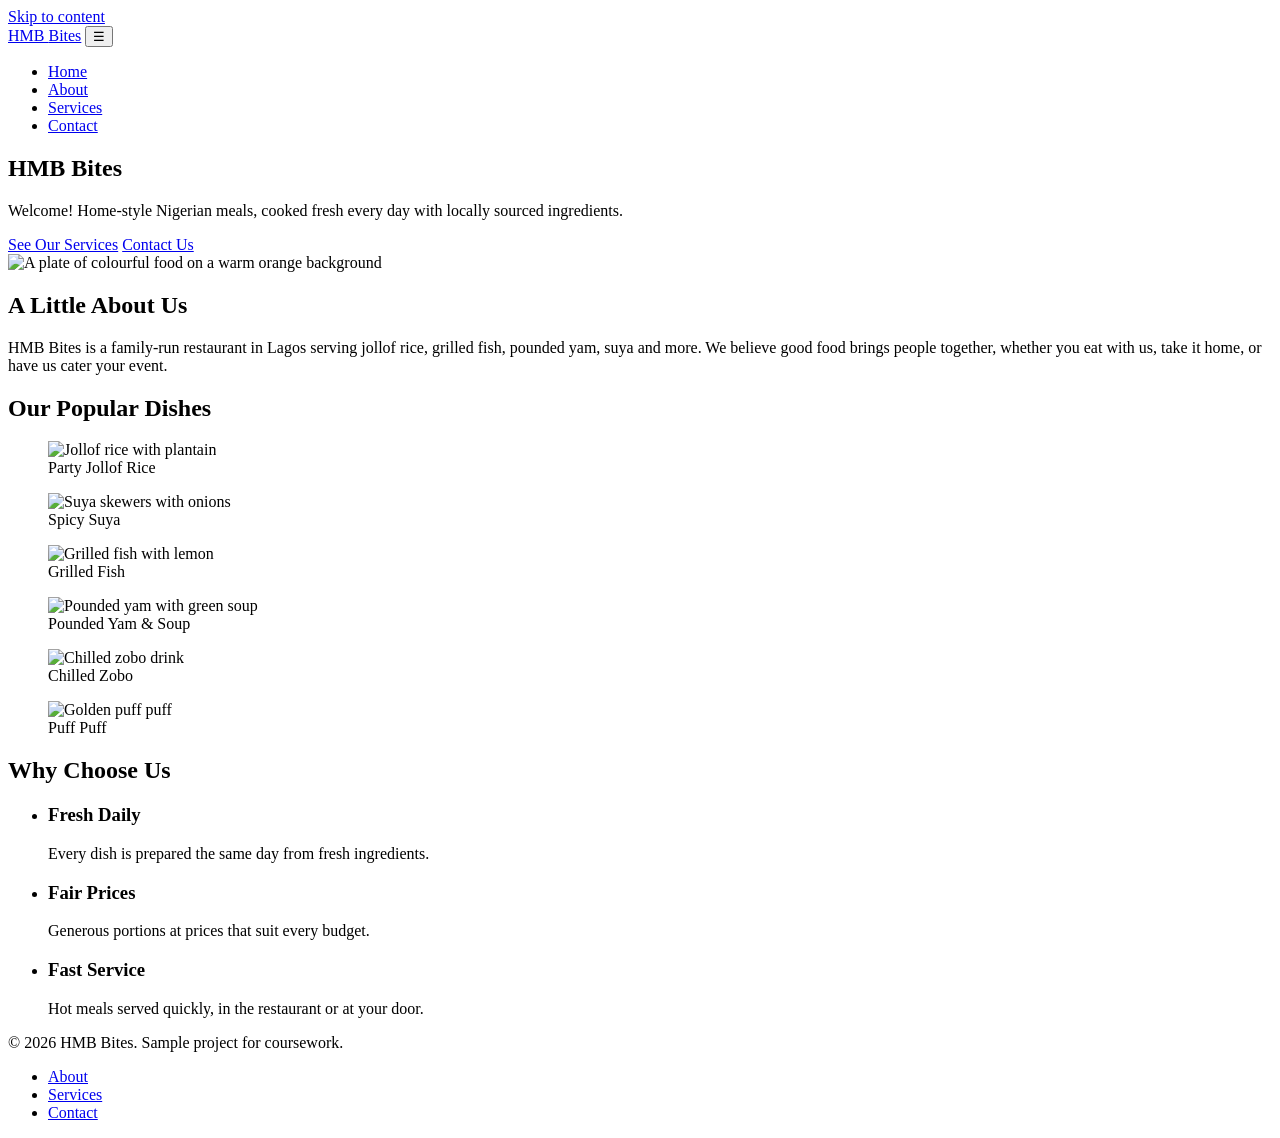
==== index.html @ d78b0cbe "Add files via upload" ====
<!DOCTYPE html>
<html lang="en">
<head>
  <meta charset="UTF-8">
  <meta name="viewport" content="width=device-width, initial-scale=1.0">
  <meta name="description" content="HMB Bites - fresh Nigerian home-style meals, dine-in, takeaway and catering in Lagos.">
  <title>Home | HMB Bites</title>
  <link rel="stylesheet" href="css/style.css">
</head>
<body>
  <a class="skip-link" href="#main">Skip to content</a>

  <header class="site-header">
    <div class="container header-inner">
      <a class="logo" href="index.html">HMB <span>Bites</span></a>
      <button class="nav-toggle" id="navToggle" aria-label="Toggle menu" aria-expanded="false" aria-controls="siteNav">&#9776;</button>
      <nav id="siteNav" class="site-nav" aria-label="Main navigation">
        <ul>
          <li><a href="index.html" class="active" aria-current="page">Home</a></li>
          <li><a href="about.html">About</a></li>
          <li><a href="services.html">Services</a></li>
          <li><a href="contact.html">Contact</a></li>
        </ul>
      </nav>
    </div>
  </header>

  <main id="main">
    <section class="hero">
      <div class="container hero-inner">
        <div class="hero-text">
          <h1>HMB Bites</h1>
          <p class="lead">Welcome! Home-style Nigerian meals, cooked fresh every day with locally sourced ingredients.</p>
          <div class="btn-group">
            <a class="btn" href="services.html">See Our Services</a>
            <a class="btn btn-outline" href="contact.html">Contact Us</a>
          </div>
        </div>
        <img class="hero-img" src="images/hero.svg" alt="A plate of colourful food on a warm orange background">
      </div>
    </section>

    <section class="section container">
      <h2 class="section-title">A Little About Us</h2>
      <p class="center-text">HMB Bites is a family-run restaurant in Lagos serving jollof rice, grilled fish, pounded yam, suya and more. We believe good food brings people together, whether you eat with us, take it home, or have us cater your event.</p>
    </section>


    <section class="section container">
      <h2 class="section-title">Our Popular Dishes</h2>
      <div class="gallery">
        <figure><img src="images/jollof.svg" alt="Jollof rice with plantain" loading="lazy"><figcaption>Party Jollof Rice</figcaption></figure>
        <figure><img src="images/suya.svg" alt="Suya skewers with onions" loading="lazy"><figcaption>Spicy Suya</figcaption></figure>
        <figure><img src="images/fish.svg" alt="Grilled fish with lemon" loading="lazy"><figcaption>Grilled Fish</figcaption></figure>
        <figure><img src="images/yam.svg" alt="Pounded yam with green soup" loading="lazy"><figcaption>Pounded Yam &amp; Soup</figcaption></figure>
        <figure><img src="images/drink.svg" alt="Chilled zobo drink" loading="lazy"><figcaption>Chilled Zobo</figcaption></figure>
        <figure><img src="images/puff.svg" alt="Golden puff puff" loading="lazy"><figcaption>Puff Puff</figcaption></figure>
      </div>
    </section>

    <section class="section alt">
      <div class="container">
        <h2 class="section-title">Why Choose Us</h2>
        <ul class="features">
          <li><h3>Fresh Daily</h3><p>Every dish is prepared the same day from fresh ingredients.</p></li>
          <li><h3>Fair Prices</h3><p>Generous portions at prices that suit every budget.</p></li>
          <li><h3>Fast Service</h3><p>Hot meals served quickly, in the restaurant or at your door.</p></li>
        </ul>
      </div>
    </section>
  </main>

  <footer class="site-footer">
    <div class="container footer-inner">
      <p>&copy; <span id="year">2026</span> HMB Bites. Sample project for coursework.</p>
      <ul class="footer-links">
        <li><a href="about.html">About</a></li>
        <li><a href="services.html">Services</a></li>
        <li><a href="contact.html">Contact</a></li>
      </ul>
    </div>
  </footer>

  <button id="backToTop" class="back-to-top" aria-label="Back to top" hidden>&uarr;</button>
  <script src="js/script.js"></script>
</body>
</html>
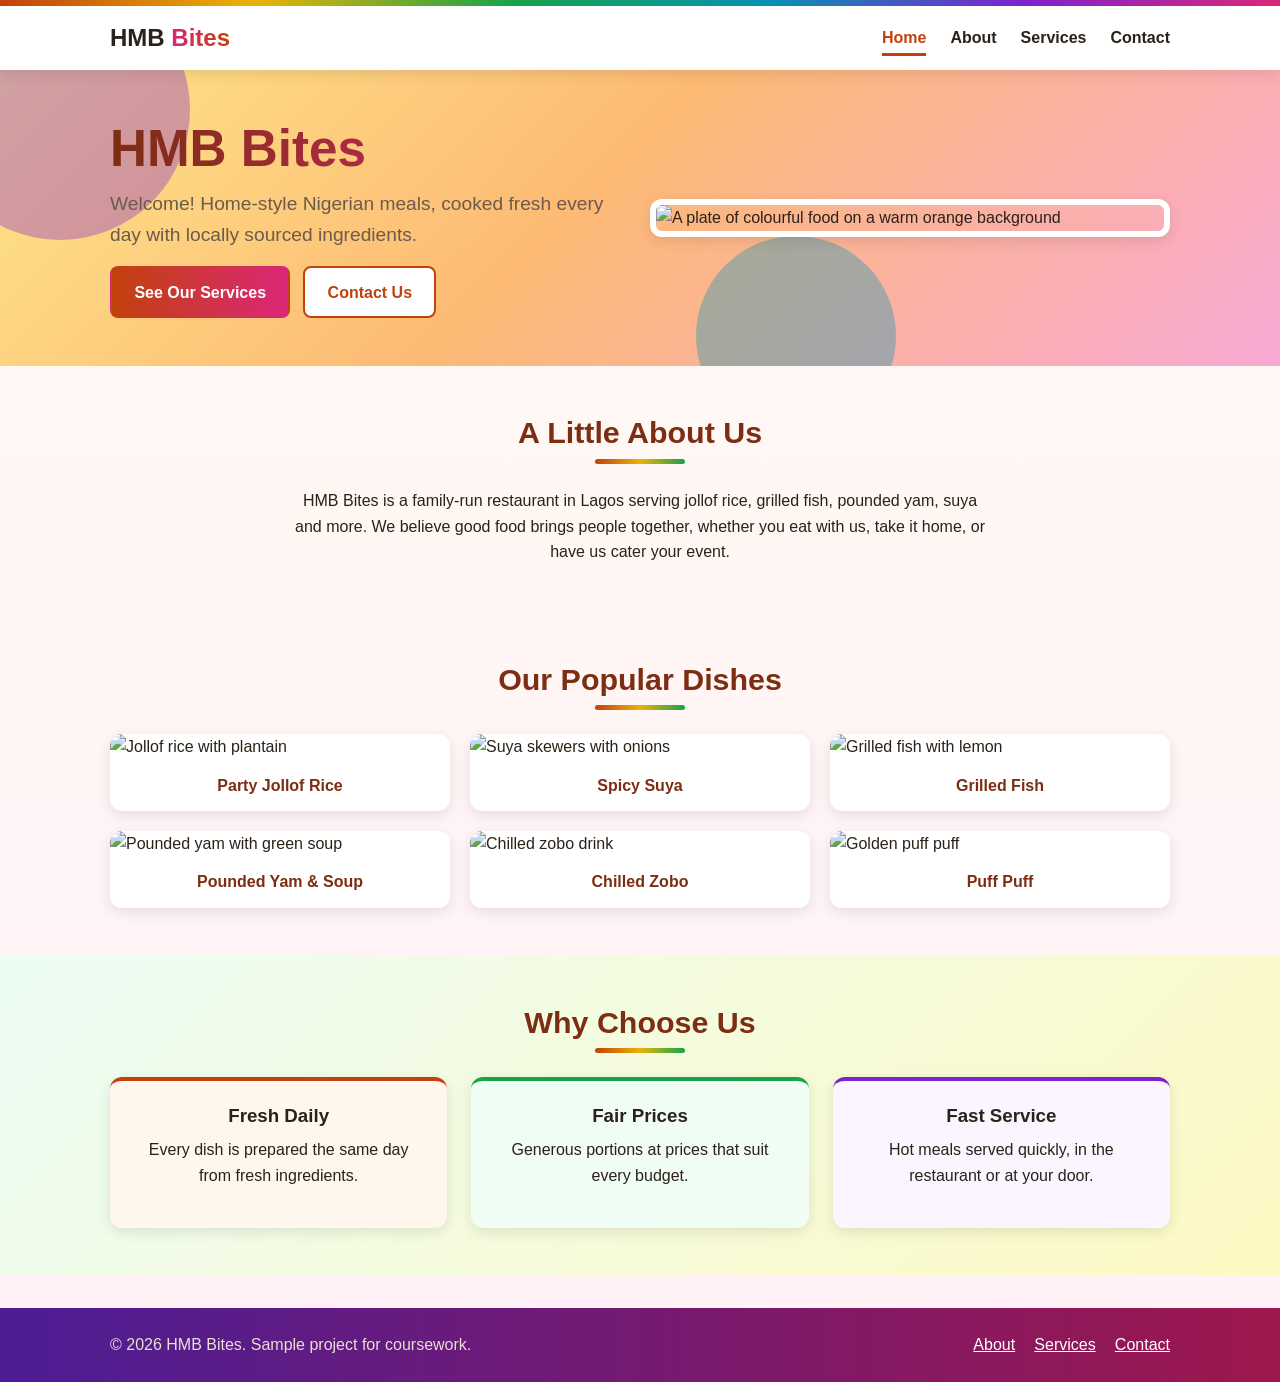
==== commit cf357ade: "Update stylesheet link in index.html" ====
--- a/index.html
+++ b/index.html
@@ -5,7 +5,7 @@
   <meta name="viewport" content="width=device-width, initial-scale=1.0">
   <meta name="description" content="HMB Bites - fresh Nigerian home-style meals, dine-in, takeaway and catering in Lagos.">
   <title>Home | HMB Bites</title>
-  <link rel="stylesheet" href="css/style.css">
+  <link rel="stylesheet" href="style.css">
 </head>
 <body>
   <a class="skip-link" href="#main">Skip to content</a>
--- a/style.css
+++ b/style.css
@@ -0,0 +1,170 @@
+/* ===== Variables & reset ===== */
+:root {
+  --primary: #c2410c;
+  --primary-dark: #7c2d12;
+  --accent: #eab308;
+  --bg: #fffaf3;
+  --alt: #fdf0dc;
+  --text: #2b2118;
+  --muted: #6b5b4b;
+  --white: #fff;
+  --radius: 12px;
+  --shadow: 0 4px 14px rgba(0,0,0,.10);
+}
+*, *::before, *::after { box-sizing: border-box; margin: 0; padding: 0; }
+html { scroll-behavior: smooth; }
+body { font-family: "Segoe UI", Roboto, Arial, sans-serif; line-height: 1.6; color: var(--text); background: var(--bg); }
+img { max-width: 100%; height: auto; display: block; }
+a { color: var(--primary); }
+ul { list-style: none; }
+h1, h2, h3 { line-height: 1.2; margin-bottom: .6rem; }
+p { margin-bottom: 1rem; }
+
+.container { width: 100%; max-width: 1100px; margin: 0 auto; padding: 0 1.25rem; }
+.section { padding: 3rem 1.25rem; }
+.section.container { padding-left: 1.25rem; padding-right: 1.25rem; }
+.alt { background: var(--alt); }
+.section-title { text-align: center; font-size: 1.9rem; margin-bottom: 1.5rem; }
+.center-text { text-align: center; max-width: 700px; margin: 0 auto; }
+
+.skip-link { position: absolute; left: -999px; top: 0; background: var(--primary); color: #fff; padding: .5rem 1rem; z-index: 100; }
+.skip-link:focus { left: 0; }
+
+/* ===== Header / nav (FLEXBOX) ===== */
+.site-header { background: var(--white); box-shadow: var(--shadow); position: sticky; top: 0; z-index: 50; }
+.header-inner { display: flex; justify-content: space-between; align-items: center; padding-top: .8rem; padding-bottom: .8rem; }
+.logo { font-size: 1.5rem; font-weight: 800; text-decoration: none; color: var(--text); }
+.logo span { color: var(--primary); }
+.site-nav ul { display: flex; gap: 1.5rem; }
+.site-nav a { text-decoration: none; color: var(--text); font-weight: 600; padding: .4rem 0; border-bottom: 3px solid transparent; }
+.site-nav a:hover, .site-nav a.active { color: var(--primary); border-bottom-color: var(--primary); }
+.nav-toggle { display: none; background: none; border: 2px solid var(--primary); color: var(--primary); font-size: 1.4rem; padding: .2rem .65rem; border-radius: 8px; cursor: pointer; }
+
+/* ===== Hero (FLEXBOX) ===== */
+.hero { background: linear-gradient(135deg, var(--alt), #ffe2b8); padding: 3rem 0; }
+.hero-inner { display: flex; align-items: center; gap: 2rem; }
+.hero-text { flex: 1; }
+.hero-text h1 { font-size: 2.8rem; color: var(--primary-dark); }
+.lead { font-size: 1.2rem; color: var(--muted); }
+.hero-img { flex: 1; border-radius: var(--radius); box-shadow: var(--shadow); max-width: 50%; }
+.btn-group { display: flex; flex-wrap: wrap; gap: .8rem; }
+
+.btn { display: inline-block; background: var(--primary); color: #fff; border: 2px solid var(--primary); padding: .7rem 1.4rem; border-radius: 8px; font-weight: 700; font-size: 1rem; text-decoration: none; cursor: pointer; transition: background .2s, transform .2s; }
+.btn:hover { background: var(--primary-dark); border-color: var(--primary-dark); transform: translateY(-2px); }
+.btn-outline { background: transparent; color: var(--primary); }
+.btn-outline:hover { color: #fff; }
+
+/* ===== Features & cards (GRID) ===== */
+.features, .grid-3 { display: grid; grid-template-columns: repeat(3, 1fr); gap: 1.5rem; }
+.features li, .card { background: var(--white); padding: 1.5rem; border-radius: var(--radius); box-shadow: var(--shadow); }
+.features li { text-align: center; border-top: 4px solid var(--accent); }
+.card.service { padding: 0; overflow: hidden; display: flex; flex-direction: column; transition: transform .2s; }
+.card.service:hover { transform: translateY(-5px); }
+.card-body { padding: 1.25rem; }
+.price { font-weight: 700; color: var(--primary); margin-bottom: 0; }
+.check-list li::before { content: "\2713  "; color: var(--primary); font-weight: 700; }
+
+/* ===== Banners & about ===== */
+.page-banner { background: var(--primary-dark); color: #fff; text-align: center; padding: 2.5rem 0; }
+.page-banner p { margin: 0; opacity: .9; }
+.split { display: grid; grid-template-columns: 1fr 1fr; gap: 2rem; align-items: center; }
+.split img { border-radius: var(--radius); box-shadow: var(--shadow); }
+
+/* ===== Filter buttons ===== */
+.filters { display: flex; justify-content: center; flex-wrap: wrap; gap: .6rem; margin-bottom: 1.5rem; }
+.filter-btn { background: var(--white); border: 2px solid var(--primary); color: var(--primary); padding: .45rem 1.1rem; border-radius: 999px; font-weight: 600; cursor: pointer; }
+.filter-btn.active, .filter-btn:hover { background: var(--primary); color: #fff; }
+.service.hidden { display: none; }
+
+/* ===== Contact ===== */
+.contact-layout { display: grid; grid-template-columns: 1fr 1.3fr; gap: 2.5rem; }
+.info-list li { margin-bottom: .8rem; }
+.contact-form { background: var(--white); padding: 1.75rem; border-radius: var(--radius); box-shadow: var(--shadow); }
+.form-group { margin-bottom: 1.1rem; display: flex; flex-direction: column; }
+label { font-weight: 600; margin-bottom: .3rem; }
+input, textarea { font: inherit; padding: .65rem .8rem; border: 2px solid #d8c9b6; border-radius: 8px; width: 100%; }
+input:focus, textarea:focus { outline: none; border-color: var(--primary); }
+input.invalid, textarea.invalid { border-color: #b91c1c; }
+input.valid, textarea.valid { border-color: #15803d; }
+.error { color: #b91c1c; font-size: .875rem; min-height: 1.1rem; margin-top: .25rem; }
+.status { margin-top: 1rem; font-weight: 600; }
+.status.success { color: #15803d; }
+.status.fail { color: #b91c1c; }
+.note { font-size: .85rem; color: var(--muted); margin-top: .8rem; }
+
+/* ===== Footer (FLEXBOX) ===== */
+.site-footer { background: #2b2118; color: #e9dfd2; padding: 1.5rem 0; margin-top: 2rem; }
+.footer-inner { display: flex; justify-content: space-between; align-items: center; flex-wrap: wrap; gap: 1rem; }
+.footer-inner p { margin: 0; }
+.footer-links { display: flex; gap: 1.2rem; }
+.footer-links a { color: #fff; }
+
+.back-to-top { position: fixed; right: 1rem; bottom: 1rem; width: 44px; height: 44px; border: none; border-radius: 50%; background: var(--primary); color: #fff; font-size: 1.3rem; cursor: pointer; box-shadow: var(--shadow); }
+
+/* ===== RESPONSIVE (media queries) ===== */
+/* Tablets */
+@media (max-width: 900px) {
+  .features, .grid-3 { grid-template-columns: repeat(2, 1fr); }
+  .hero-text h1 { font-size: 2.3rem; }
+  .contact-layout { grid-template-columns: 1fr; }
+}
+/* Mobile phones */
+@media (max-width: 700px) {
+  .nav-toggle { display: block; }
+  .site-nav { display: none; position: absolute; top: 100%; left: 0; right: 0; background: var(--white); box-shadow: var(--shadow); }
+  .site-nav.open { display: block; }
+  .site-nav ul { flex-direction: column; gap: 0; }
+  .site-nav a { display: block; padding: .9rem 1.25rem; border-bottom: 1px solid #eee; }
+  .hero-inner { flex-direction: column; text-align: center; }
+  .hero-img { max-width: 100%; }
+  .btn-group { justify-content: center; }
+  .features, .grid-3, .split { grid-template-columns: 1fr; }
+  .footer-inner { flex-direction: column; text-align: center; }
+}
+
+/* ===== COLOURFUL THEME (added) ===== */
+:root {
+  --green: #16a34a;
+  --purple: #7e22ce;
+  --pink: #db2777;
+  --teal: #0891b2;
+}
+body { background: linear-gradient(180deg, #fffaf3 0%, #fff1f7 100%); }
+.site-header { border-top: 6px solid transparent; border-image: linear-gradient(90deg, var(--primary), var(--accent), var(--green), var(--teal), var(--purple), var(--pink)) 1; }
+.logo span { background: linear-gradient(90deg, var(--pink), var(--primary)); -webkit-background-clip: text; background-clip: text; color: transparent; }
+.hero { background: linear-gradient(135deg, #fde68a 0%, #fdba74 45%, #f9a8d4 100%); position: relative; overflow: hidden; }
+.hero::before, .hero::after { content: ""; position: absolute; border-radius: 50%; opacity: .35; }
+.hero::before { width: 260px; height: 260px; background: var(--purple); top: -90px; left: -70px; }
+.hero::after { width: 200px; height: 200px; background: var(--teal); bottom: -70px; right: 30%; }
+.hero-inner { position: relative; z-index: 1; }
+.hero-text h1 { background: linear-gradient(90deg, var(--primary-dark), var(--pink)); -webkit-background-clip: text; background-clip: text; color: transparent; font-size: 3.2rem; }
+.hero-img { border: 6px solid #fff; }
+.section-title { color: var(--primary-dark); }
+.section-title::after { content: ""; display: block; width: 90px; height: 5px; margin: .5rem auto 0; border-radius: 3px; background: linear-gradient(90deg, var(--primary), var(--accent), var(--green)); }
+.alt { background: linear-gradient(135deg, #ecfdf5, #fef9c3); }
+.page-banner { background: linear-gradient(120deg, var(--purple), var(--pink), var(--primary)); }
+
+/* colourful feature cards */
+.features li:nth-child(1) { border-top-color: var(--primary); background: #fff7ed; }
+.features li:nth-child(2) { border-top-color: var(--green); background: #f0fdf4; }
+.features li:nth-child(3) { border-top-color: var(--purple); background: #faf5ff; }
+.grid-3 .card:nth-child(1) { border-top: 5px solid var(--primary); }
+.grid-3 .card:nth-child(2) { border-top: 5px solid var(--teal); }
+.grid-3 .card:nth-child(3) { border-top: 5px solid var(--pink); }
+.card h3 { color: var(--primary-dark); }
+
+.btn { background: linear-gradient(90deg, var(--primary), var(--pink)); border-color: transparent; }
+.btn:hover { background: linear-gradient(90deg, var(--pink), var(--purple)); border-color: transparent; }
+.btn-outline { background: #fff; border: 2px solid var(--primary); color: var(--primary); }
+.btn-outline:hover { background: var(--primary); color: #fff; }
+.site-footer { background: linear-gradient(90deg, #4c1d95, #9d174d); }
+
+/* gallery (GRID) */
+.gallery { display: grid; grid-template-columns: repeat(3, 1fr); gap: 1.25rem; }
+.gallery figure { background: #fff; border-radius: var(--radius); overflow: hidden; box-shadow: var(--shadow); transition: transform .25s; }
+.gallery figure:hover { transform: translateY(-6px) rotate(-1deg); }
+.gallery figcaption { padding: .8rem; text-align: center; font-weight: 700; color: var(--primary-dark); }
+.contact-img { border-radius: var(--radius); box-shadow: var(--shadow); margin-top: 1.25rem; }
+
+@media (max-width: 900px) { .gallery { grid-template-columns: repeat(2, 1fr); } .hero-text h1 { font-size: 2.6rem; } }
+@media (max-width: 700px) { .gallery { grid-template-columns: 1fr; } .hero-text h1 { font-size: 2.3rem; } }
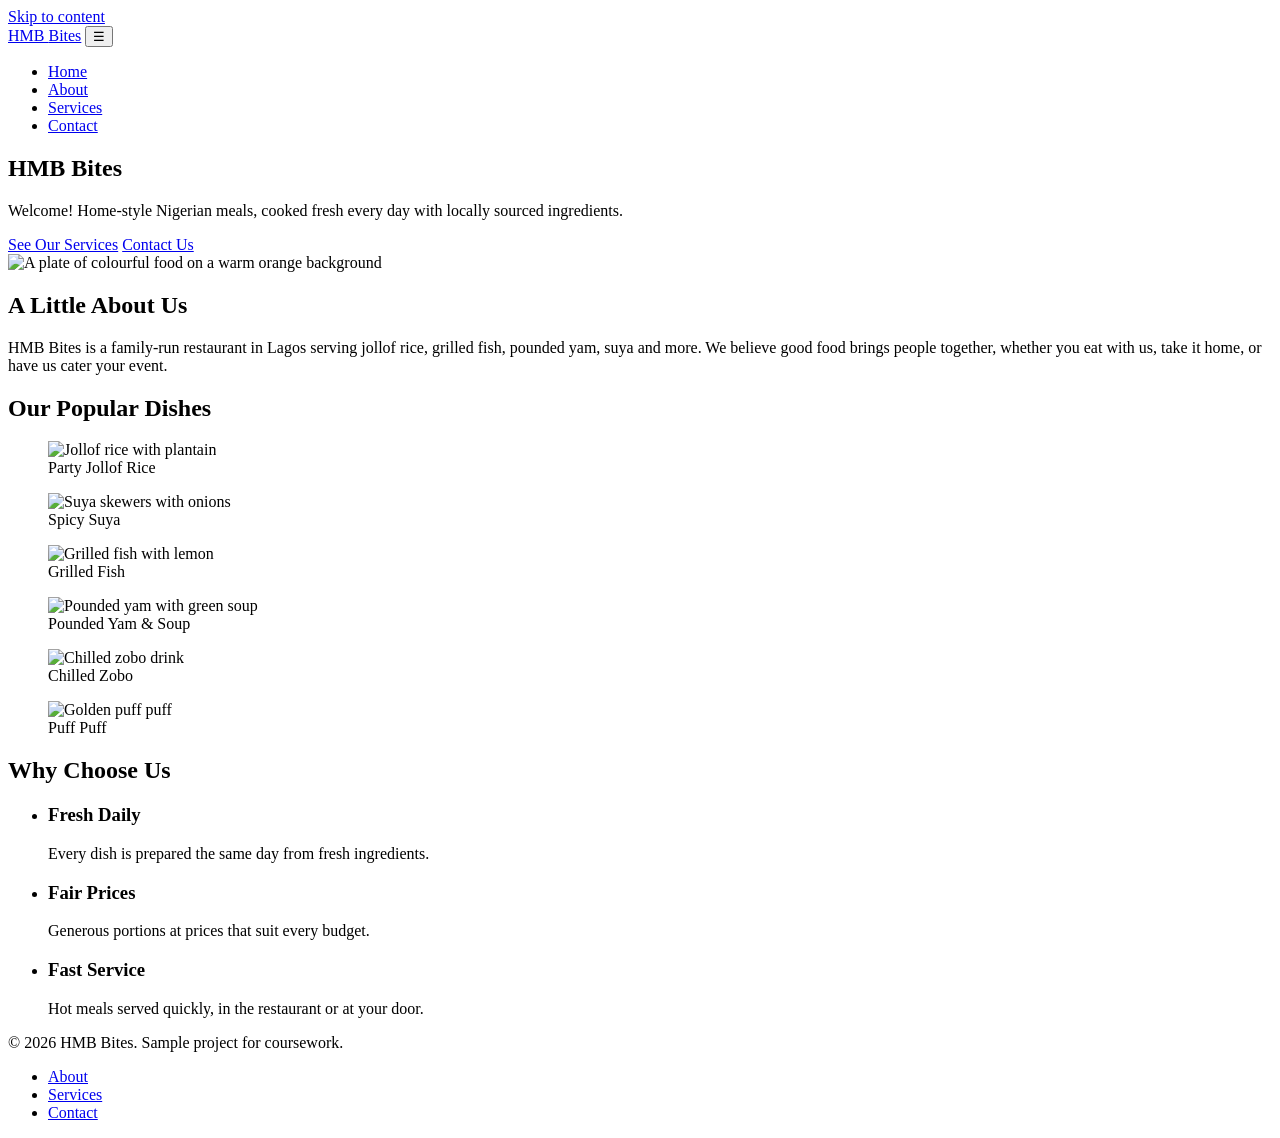
==== commit 174deab0: "Add files via upload" ====
--- a/index.html
+++ b/index.html
@@ -5,7 +5,7 @@
   <meta name="viewport" content="width=device-width, initial-scale=1.0">
   <meta name="description" content="HMB Bites - fresh Nigerian home-style meals, dine-in, takeaway and catering in Lagos.">
   <title>Home | HMB Bites</title>
-  <link rel="stylesheet" href="style.css">
+  <link rel="stylesheet" href="css/style.css">
 </head>
 <body>
   <a class="skip-link" href="#main">Skip to content</a>
@@ -36,7 +36,7 @@
             <a class="btn btn-outline" href="contact.html">Contact Us</a>
           </div>
         </div>
-        <img class="hero-img" src="images/hero.svg" alt="A plate of colourful food on a warm orange background">
+        <img class="hero-img" src="images/hero.jpg" alt="A plate of colourful food on a warm orange background">
       </div>
     </section>
 
@@ -49,12 +49,12 @@
     <section class="section container">
       <h2 class="section-title">Our Popular Dishes</h2>
       <div class="gallery">
-        <figure><img src="images/jollof.svg" alt="Jollof rice with plantain" loading="lazy"><figcaption>Party Jollof Rice</figcaption></figure>
-        <figure><img src="images/suya.svg" alt="Suya skewers with onions" loading="lazy"><figcaption>Spicy Suya</figcaption></figure>
-        <figure><img src="images/fish.svg" alt="Grilled fish with lemon" loading="lazy"><figcaption>Grilled Fish</figcaption></figure>
-        <figure><img src="images/yam.svg" alt="Pounded yam with green soup" loading="lazy"><figcaption>Pounded Yam &amp; Soup</figcaption></figure>
-        <figure><img src="images/drink.svg" alt="Chilled zobo drink" loading="lazy"><figcaption>Chilled Zobo</figcaption></figure>
-        <figure><img src="images/puff.svg" alt="Golden puff puff" loading="lazy"><figcaption>Puff Puff</figcaption></figure>
+        <figure><img src="images/jollof.jpg" alt="Jollof rice with plantain" loading="lazy"><figcaption>Party Jollof Rice</figcaption></figure>
+        <figure><img src="images/suya.jpg" alt="Suya skewers with onions" loading="lazy"><figcaption>Spicy Suya</figcaption></figure>
+        <figure><img src="images/fish.jpg" alt="Grilled fish with lemon" loading="lazy"><figcaption>Grilled Fish</figcaption></figure>
+        <figure><img src="images/yam.jpg" alt="Pounded yam with green soup" loading="lazy"><figcaption>Pounded Yam &amp; Soup</figcaption></figure>
+        <figure><img src="images/drink.jpg" alt="Chilled zobo drink" loading="lazy"><figcaption>Chilled Zobo</figcaption></figure>
+        <figure><img src="images/puff.jpg" alt="Golden puff puff" loading="lazy"><figcaption>Puff Puff</figcaption></figure>
       </div>
     </section>
 
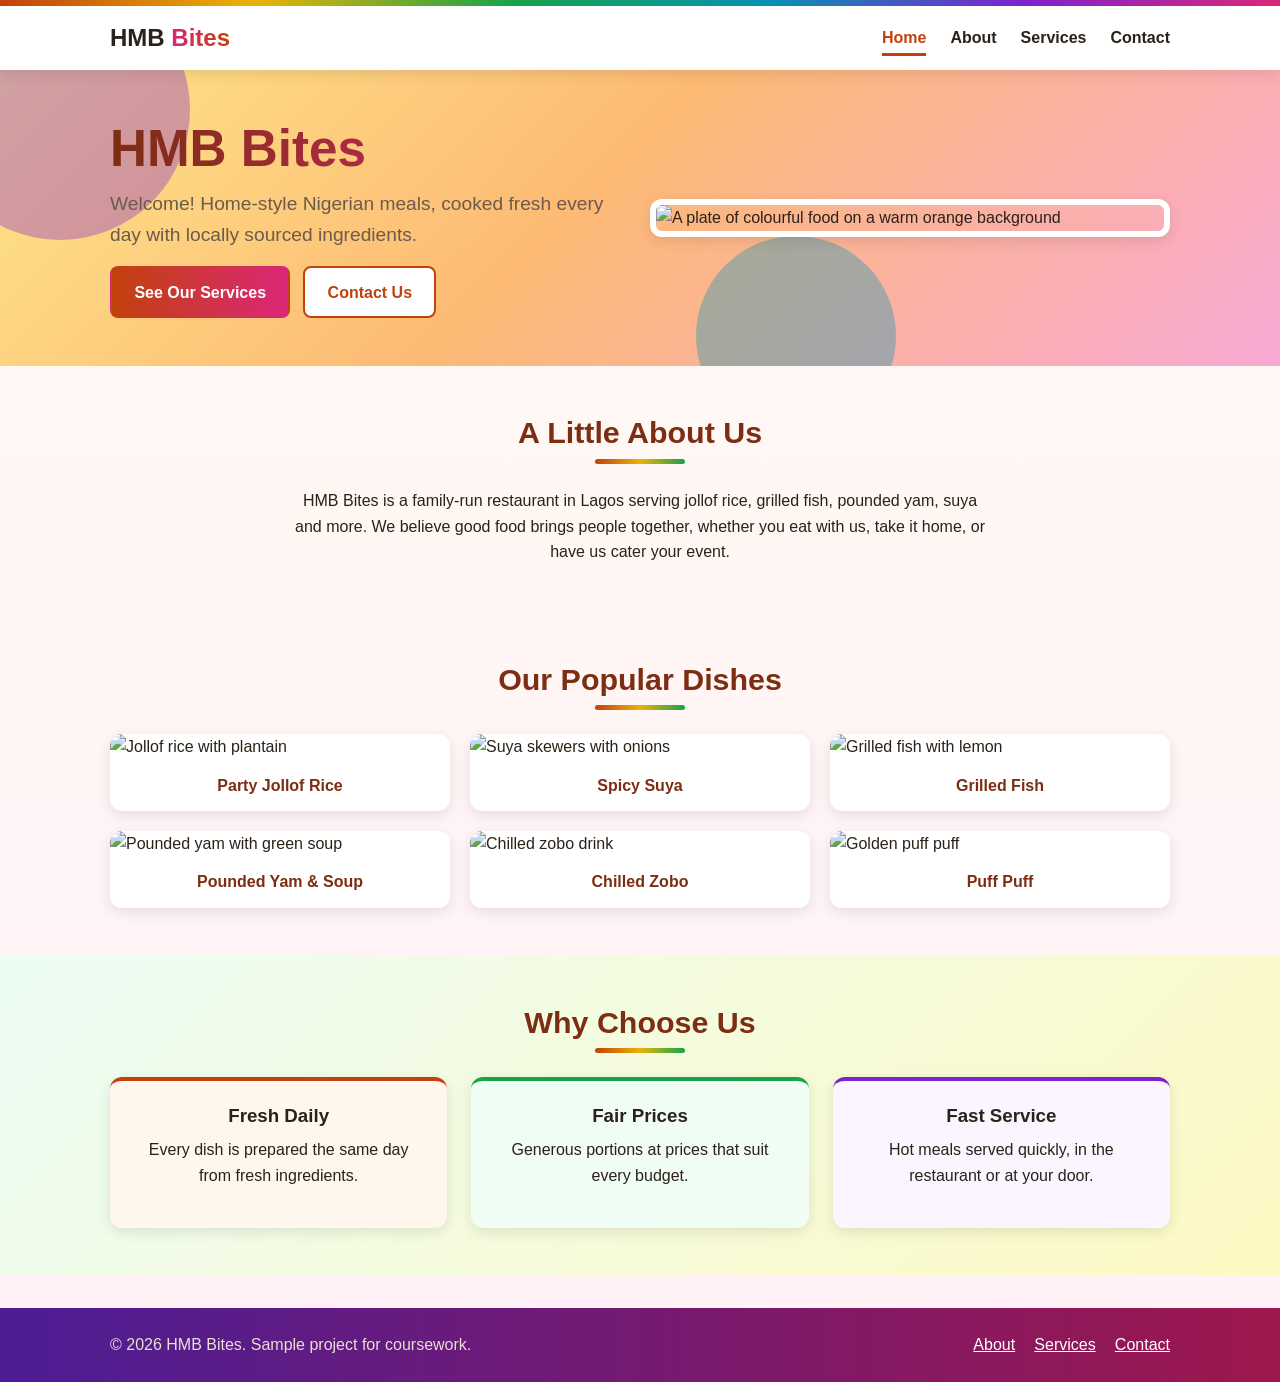
==== commit 2905f22a: "Update index.html" ====
--- a/index.html
+++ b/index.html
@@ -5,7 +5,7 @@
   <meta name="viewport" content="width=device-width, initial-scale=1.0">
   <meta name="description" content="HMB Bites - fresh Nigerian home-style meals, dine-in, takeaway and catering in Lagos.">
   <title>Home | HMB Bites</title>
-  <link rel="stylesheet" href="css/style.css">
+  <link rel="stylesheet" href="style.css">
 </head>
 <body>
   <a class="skip-link" href="#main">Skip to content</a>
--- a/style.css
+++ b/style.css
@@ -0,0 +1,170 @@
+/* ===== Variables & reset ===== */
+:root {
+  --primary: #c2410c;
+  --primary-dark: #7c2d12;
+  --accent: #eab308;
+  --bg: #fffaf3;
+  --alt: #fdf0dc;
+  --text: #2b2118;
+  --muted: #6b5b4b;
+  --white: #fff;
+  --radius: 12px;
+  --shadow: 0 4px 14px rgba(0,0,0,.10);
+}
+*, *::before, *::after { box-sizing: border-box; margin: 0; padding: 0; }
+html { scroll-behavior: smooth; }
+body { font-family: "Segoe UI", Roboto, Arial, sans-serif; line-height: 1.6; color: var(--text); background: var(--bg); }
+img { max-width: 100%; height: auto; display: block; }
+a { color: var(--primary); }
+ul { list-style: none; }
+h1, h2, h3 { line-height: 1.2; margin-bottom: .6rem; }
+p { margin-bottom: 1rem; }
+
+.container { width: 100%; max-width: 1100px; margin: 0 auto; padding: 0 1.25rem; }
+.section { padding: 3rem 1.25rem; }
+.section.container { padding-left: 1.25rem; padding-right: 1.25rem; }
+.alt { background: var(--alt); }
+.section-title { text-align: center; font-size: 1.9rem; margin-bottom: 1.5rem; }
+.center-text { text-align: center; max-width: 700px; margin: 0 auto; }
+
+.skip-link { position: absolute; left: -999px; top: 0; background: var(--primary); color: #fff; padding: .5rem 1rem; z-index: 100; }
+.skip-link:focus { left: 0; }
+
+/* ===== Header / nav (FLEXBOX) ===== */
+.site-header { background: var(--white); box-shadow: var(--shadow); position: sticky; top: 0; z-index: 50; }
+.header-inner { display: flex; justify-content: space-between; align-items: center; padding-top: .8rem; padding-bottom: .8rem; }
+.logo { font-size: 1.5rem; font-weight: 800; text-decoration: none; color: var(--text); }
+.logo span { color: var(--primary); }
+.site-nav ul { display: flex; gap: 1.5rem; }
+.site-nav a { text-decoration: none; color: var(--text); font-weight: 600; padding: .4rem 0; border-bottom: 3px solid transparent; }
+.site-nav a:hover, .site-nav a.active { color: var(--primary); border-bottom-color: var(--primary); }
+.nav-toggle { display: none; background: none; border: 2px solid var(--primary); color: var(--primary); font-size: 1.4rem; padding: .2rem .65rem; border-radius: 8px; cursor: pointer; }
+
+/* ===== Hero (FLEXBOX) ===== */
+.hero { background: linear-gradient(135deg, var(--alt), #ffe2b8); padding: 3rem 0; }
+.hero-inner { display: flex; align-items: center; gap: 2rem; }
+.hero-text { flex: 1; }
+.hero-text h1 { font-size: 2.8rem; color: var(--primary-dark); }
+.lead { font-size: 1.2rem; color: var(--muted); }
+.hero-img { flex: 1; border-radius: var(--radius); box-shadow: var(--shadow); max-width: 50%; }
+.btn-group { display: flex; flex-wrap: wrap; gap: .8rem; }
+
+.btn { display: inline-block; background: var(--primary); color: #fff; border: 2px solid var(--primary); padding: .7rem 1.4rem; border-radius: 8px; font-weight: 700; font-size: 1rem; text-decoration: none; cursor: pointer; transition: background .2s, transform .2s; }
+.btn:hover { background: var(--primary-dark); border-color: var(--primary-dark); transform: translateY(-2px); }
+.btn-outline { background: transparent; color: var(--primary); }
+.btn-outline:hover { color: #fff; }
+
+/* ===== Features & cards (GRID) ===== */
+.features, .grid-3 { display: grid; grid-template-columns: repeat(3, 1fr); gap: 1.5rem; }
+.features li, .card { background: var(--white); padding: 1.5rem; border-radius: var(--radius); box-shadow: var(--shadow); }
+.features li { text-align: center; border-top: 4px solid var(--accent); }
+.card.service { padding: 0; overflow: hidden; display: flex; flex-direction: column; transition: transform .2s; }
+.card.service:hover { transform: translateY(-5px); }
+.card-body { padding: 1.25rem; }
+.price { font-weight: 700; color: var(--primary); margin-bottom: 0; }
+.check-list li::before { content: "\2713  "; color: var(--primary); font-weight: 700; }
+
+/* ===== Banners & about ===== */
+.page-banner { background: var(--primary-dark); color: #fff; text-align: center; padding: 2.5rem 0; }
+.page-banner p { margin: 0; opacity: .9; }
+.split { display: grid; grid-template-columns: 1fr 1fr; gap: 2rem; align-items: center; }
+.split img { border-radius: var(--radius); box-shadow: var(--shadow); }
+
+/* ===== Filter buttons ===== */
+.filters { display: flex; justify-content: center; flex-wrap: wrap; gap: .6rem; margin-bottom: 1.5rem; }
+.filter-btn { background: var(--white); border: 2px solid var(--primary); color: var(--primary); padding: .45rem 1.1rem; border-radius: 999px; font-weight: 600; cursor: pointer; }
+.filter-btn.active, .filter-btn:hover { background: var(--primary); color: #fff; }
+.service.hidden { display: none; }
+
+/* ===== Contact ===== */
+.contact-layout { display: grid; grid-template-columns: 1fr 1.3fr; gap: 2.5rem; }
+.info-list li { margin-bottom: .8rem; }
+.contact-form { background: var(--white); padding: 1.75rem; border-radius: var(--radius); box-shadow: var(--shadow); }
+.form-group { margin-bottom: 1.1rem; display: flex; flex-direction: column; }
+label { font-weight: 600; margin-bottom: .3rem; }
+input, textarea { font: inherit; padding: .65rem .8rem; border: 2px solid #d8c9b6; border-radius: 8px; width: 100%; }
+input:focus, textarea:focus { outline: none; border-color: var(--primary); }
+input.invalid, textarea.invalid { border-color: #b91c1c; }
+input.valid, textarea.valid { border-color: #15803d; }
+.error { color: #b91c1c; font-size: .875rem; min-height: 1.1rem; margin-top: .25rem; }
+.status { margin-top: 1rem; font-weight: 600; }
+.status.success { color: #15803d; }
+.status.fail { color: #b91c1c; }
+.note { font-size: .85rem; color: var(--muted); margin-top: .8rem; }
+
+/* ===== Footer (FLEXBOX) ===== */
+.site-footer { background: #2b2118; color: #e9dfd2; padding: 1.5rem 0; margin-top: 2rem; }
+.footer-inner { display: flex; justify-content: space-between; align-items: center; flex-wrap: wrap; gap: 1rem; }
+.footer-inner p { margin: 0; }
+.footer-links { display: flex; gap: 1.2rem; }
+.footer-links a { color: #fff; }
+
+.back-to-top { position: fixed; right: 1rem; bottom: 1rem; width: 44px; height: 44px; border: none; border-radius: 50%; background: var(--primary); color: #fff; font-size: 1.3rem; cursor: pointer; box-shadow: var(--shadow); }
+
+/* ===== RESPONSIVE (media queries) ===== */
+/* Tablets */
+@media (max-width: 900px) {
+  .features, .grid-3 { grid-template-columns: repeat(2, 1fr); }
+  .hero-text h1 { font-size: 2.3rem; }
+  .contact-layout { grid-template-columns: 1fr; }
+}
+/* Mobile phones */
+@media (max-width: 700px) {
+  .nav-toggle { display: block; }
+  .site-nav { display: none; position: absolute; top: 100%; left: 0; right: 0; background: var(--white); box-shadow: var(--shadow); }
+  .site-nav.open { display: block; }
+  .site-nav ul { flex-direction: column; gap: 0; }
+  .site-nav a { display: block; padding: .9rem 1.25rem; border-bottom: 1px solid #eee; }
+  .hero-inner { flex-direction: column; text-align: center; }
+  .hero-img { max-width: 100%; }
+  .btn-group { justify-content: center; }
+  .features, .grid-3, .split { grid-template-columns: 1fr; }
+  .footer-inner { flex-direction: column; text-align: center; }
+}
+
+/* ===== COLOURFUL THEME (added) ===== */
+:root {
+  --green: #16a34a;
+  --purple: #7e22ce;
+  --pink: #db2777;
+  --teal: #0891b2;
+}
+body { background: linear-gradient(180deg, #fffaf3 0%, #fff1f7 100%); }
+.site-header { border-top: 6px solid transparent; border-image: linear-gradient(90deg, var(--primary), var(--accent), var(--green), var(--teal), var(--purple), var(--pink)) 1; }
+.logo span { background: linear-gradient(90deg, var(--pink), var(--primary)); -webkit-background-clip: text; background-clip: text; color: transparent; }
+.hero { background: linear-gradient(135deg, #fde68a 0%, #fdba74 45%, #f9a8d4 100%); position: relative; overflow: hidden; }
+.hero::before, .hero::after { content: ""; position: absolute; border-radius: 50%; opacity: .35; }
+.hero::before { width: 260px; height: 260px; background: var(--purple); top: -90px; left: -70px; }
+.hero::after { width: 200px; height: 200px; background: var(--teal); bottom: -70px; right: 30%; }
+.hero-inner { position: relative; z-index: 1; }
+.hero-text h1 { background: linear-gradient(90deg, var(--primary-dark), var(--pink)); -webkit-background-clip: text; background-clip: text; color: transparent; font-size: 3.2rem; }
+.hero-img { border: 6px solid #fff; }
+.section-title { color: var(--primary-dark); }
+.section-title::after { content: ""; display: block; width: 90px; height: 5px; margin: .5rem auto 0; border-radius: 3px; background: linear-gradient(90deg, var(--primary), var(--accent), var(--green)); }
+.alt { background: linear-gradient(135deg, #ecfdf5, #fef9c3); }
+.page-banner { background: linear-gradient(120deg, var(--purple), var(--pink), var(--primary)); }
+
+/* colourful feature cards */
+.features li:nth-child(1) { border-top-color: var(--primary); background: #fff7ed; }
+.features li:nth-child(2) { border-top-color: var(--green); background: #f0fdf4; }
+.features li:nth-child(3) { border-top-color: var(--purple); background: #faf5ff; }
+.grid-3 .card:nth-child(1) { border-top: 5px solid var(--primary); }
+.grid-3 .card:nth-child(2) { border-top: 5px solid var(--teal); }
+.grid-3 .card:nth-child(3) { border-top: 5px solid var(--pink); }
+.card h3 { color: var(--primary-dark); }
+
+.btn { background: linear-gradient(90deg, var(--primary), var(--pink)); border-color: transparent; }
+.btn:hover { background: linear-gradient(90deg, var(--pink), var(--purple)); border-color: transparent; }
+.btn-outline { background: #fff; border: 2px solid var(--primary); color: var(--primary); }
+.btn-outline:hover { background: var(--primary); color: #fff; }
+.site-footer { background: linear-gradient(90deg, #4c1d95, #9d174d); }
+
+/* gallery (GRID) */
+.gallery { display: grid; grid-template-columns: repeat(3, 1fr); gap: 1.25rem; }
+.gallery figure { background: #fff; border-radius: var(--radius); overflow: hidden; box-shadow: var(--shadow); transition: transform .25s; }
+.gallery figure:hover { transform: translateY(-6px) rotate(-1deg); }
+.gallery figcaption { padding: .8rem; text-align: center; font-weight: 700; color: var(--primary-dark); }
+.contact-img { border-radius: var(--radius); box-shadow: var(--shadow); margin-top: 1.25rem; }
+
+@media (max-width: 900px) { .gallery { grid-template-columns: repeat(2, 1fr); } .hero-text h1 { font-size: 2.6rem; } }
+@media (max-width: 700px) { .gallery { grid-template-columns: 1fr; } .hero-text h1 { font-size: 2.3rem; } }
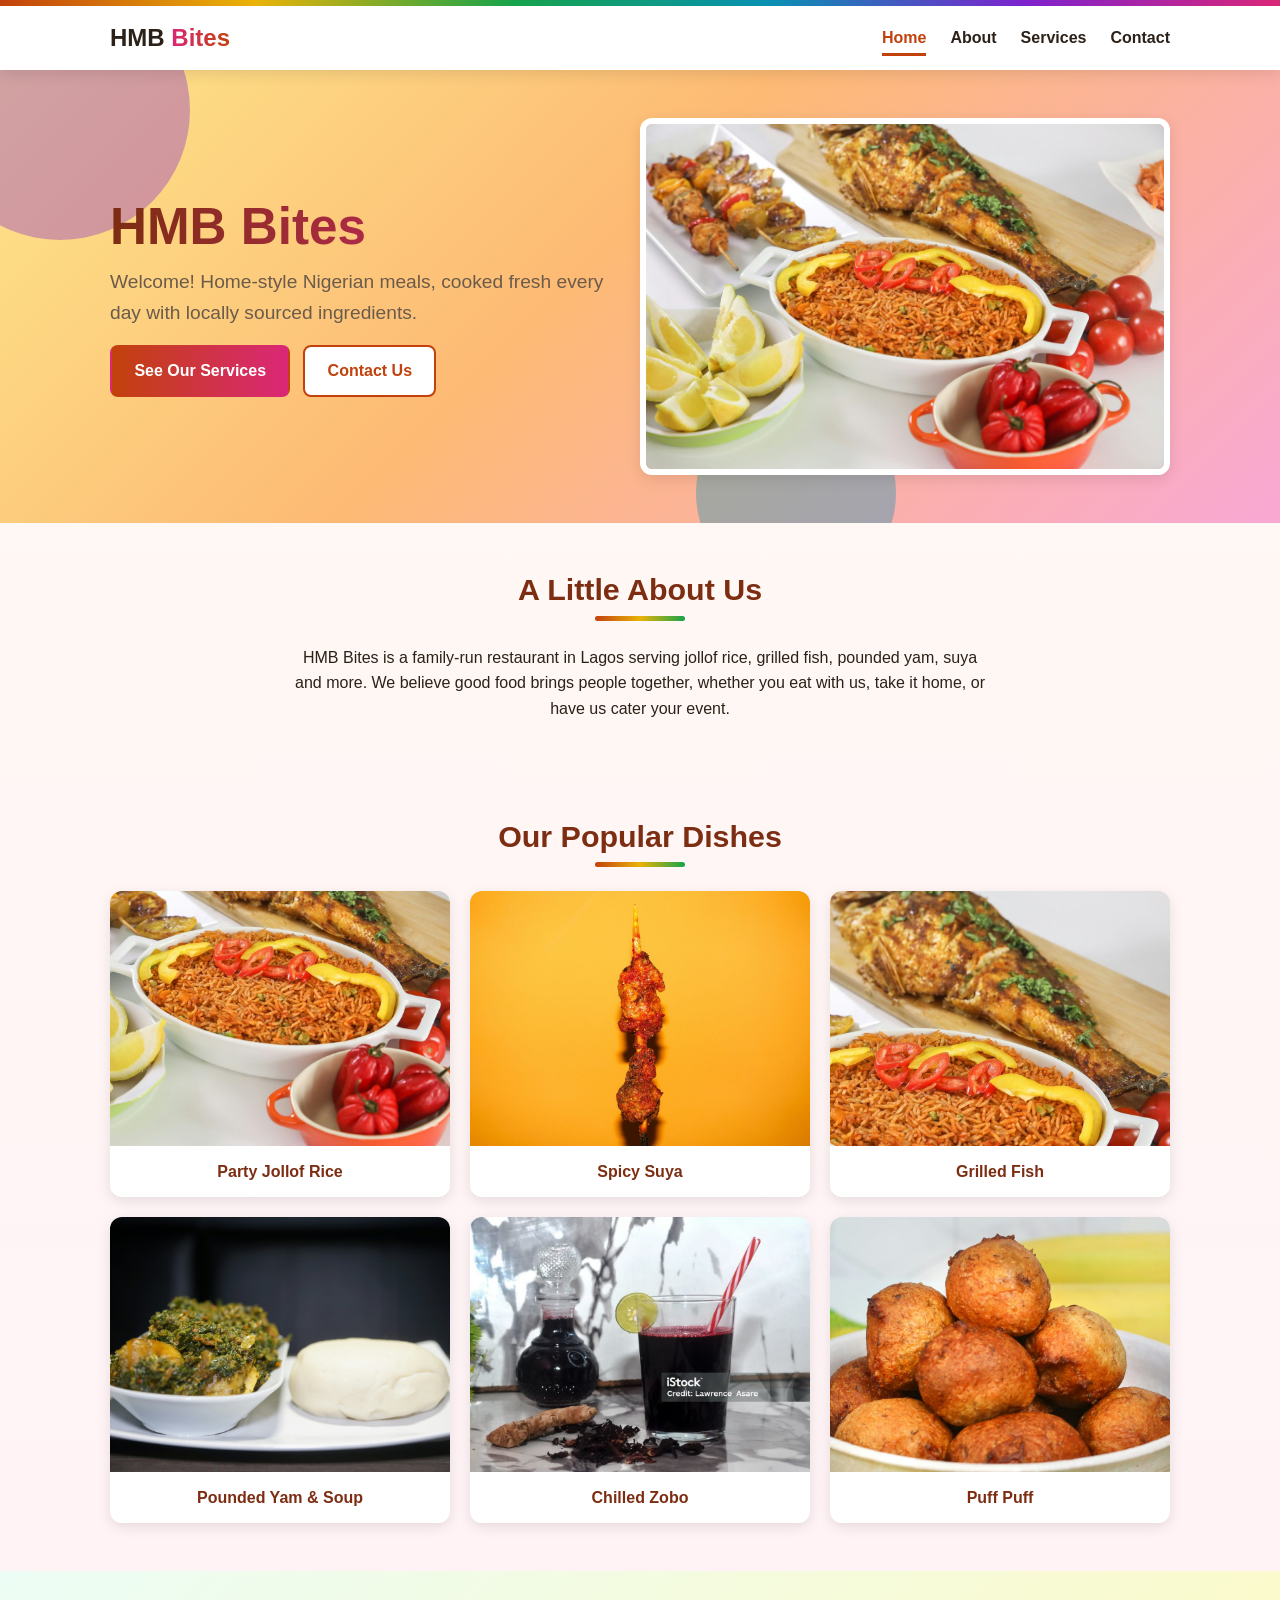
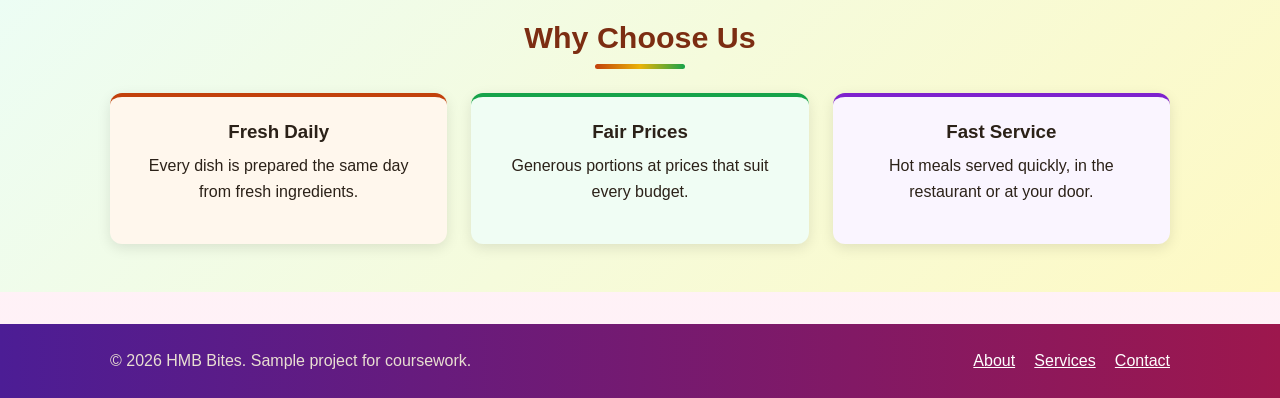
==== commit e3071b1e: "Add files via upload" ====
--- a/index.html
+++ b/index.html
@@ -82,6 +82,6 @@
   </footer>
 
   <button id="backToTop" class="back-to-top" aria-label="Back to top" hidden>&uarr;</button>
-  <script src="js/script.js"></script>
+  <script src="script.js"></script>
 </body>
 </html>
